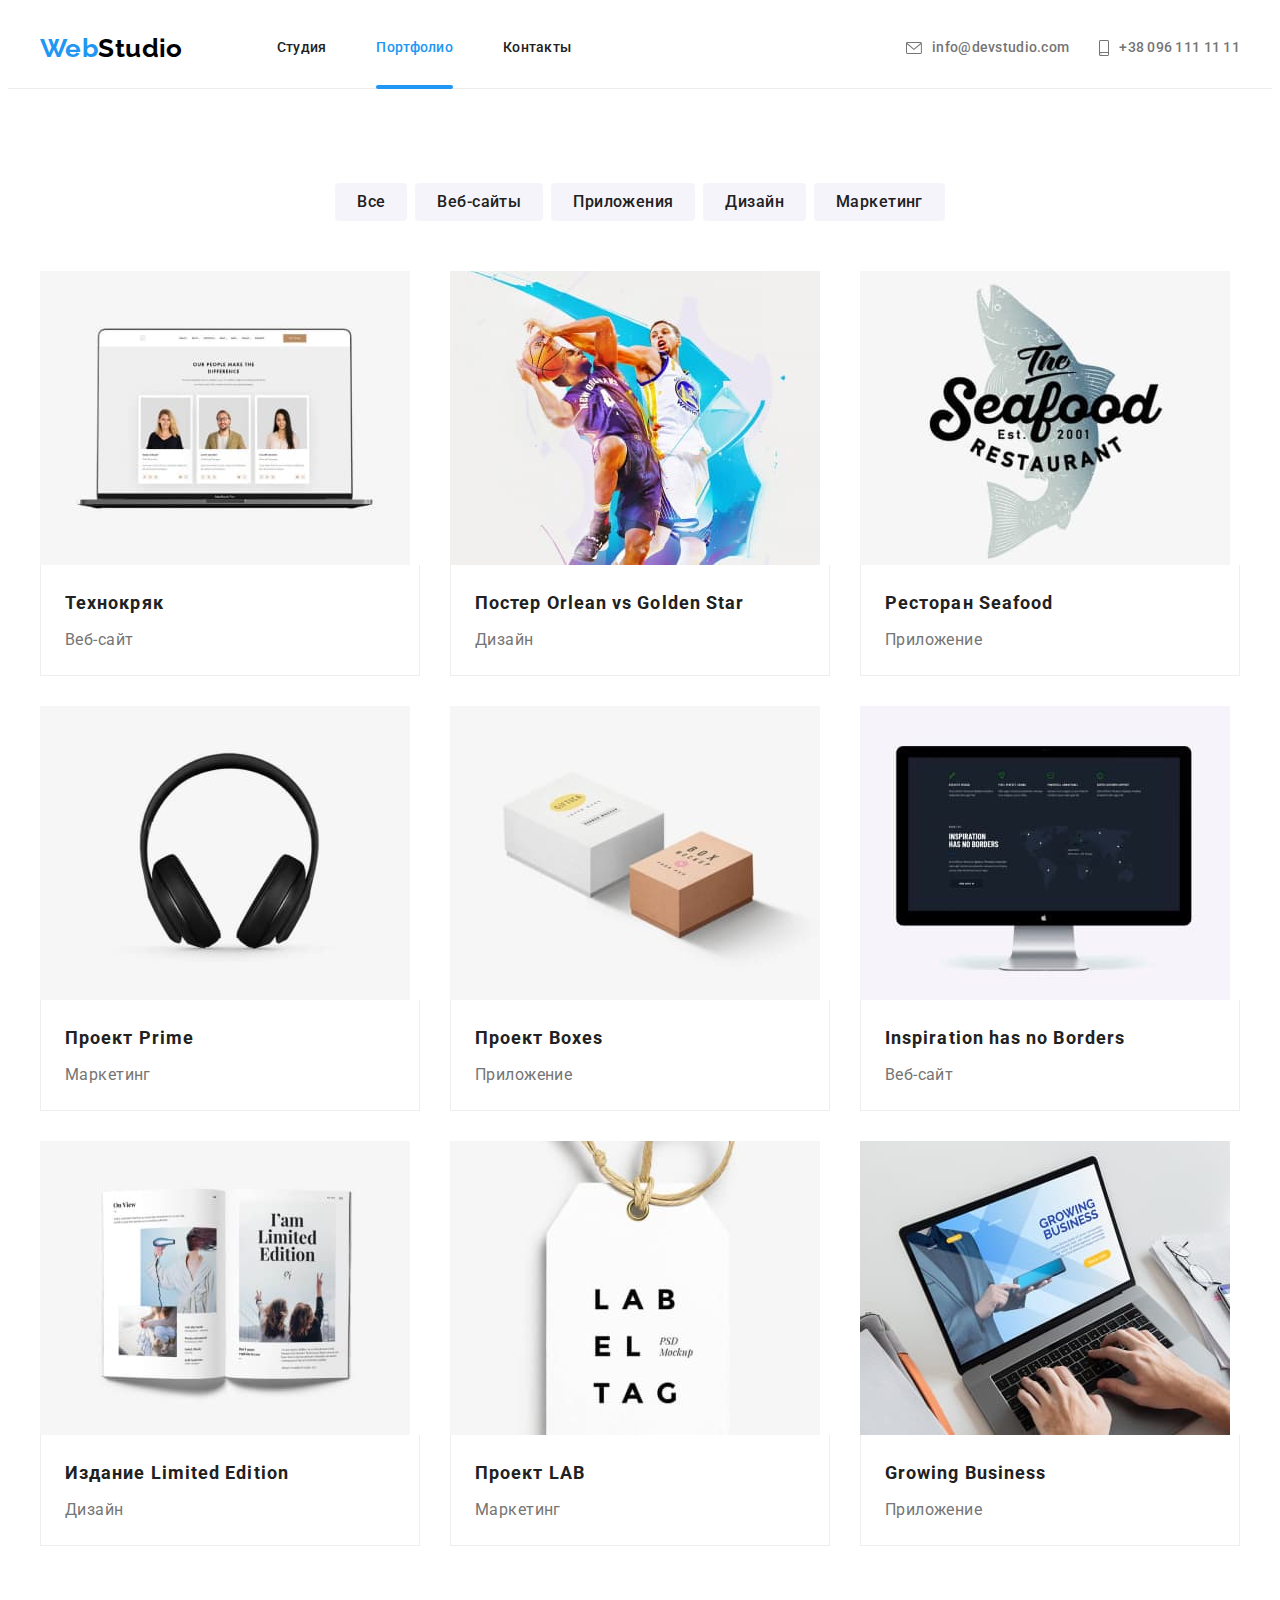
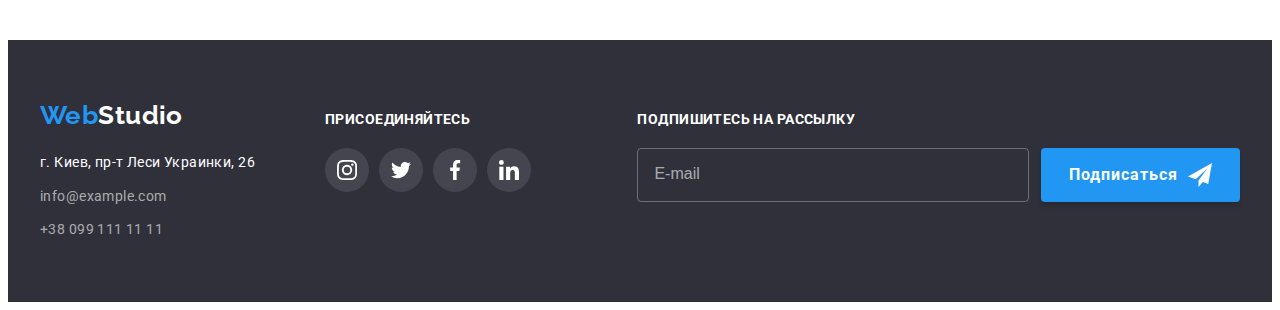
==== portfolio.html @ 3622715d "add forms" ====
<!DOCTYPE html>
<html lang="ru">

<head>
  <meta charset="UTF-8">
  <meta http-equiv="X-UA-Compatible" content="IE=edge">
  <meta name="viewport" content="width=device-width, initial-scale=1.0">
  <title>Веб-студия</title>
  <link rel="preconnect" href="https://fonts.googleapis.com">
  <link rel="preconnect" href="https://fonts.gstatic.com" crossorigin>
  <link href="https://fonts.googleapis.com/css2?family=Raleway:wght@700&family=Roboto:wght@400;500;700;900&display=swap"
    rel="stylesheet">
  <link rel="stylesheet" href="https://cdnjs.cloudflare.com/ajax/libs/modern-normalize/1.1.0/modern-normalize.min.css"
      integrity="sha512-wpPYUAdjBVSE4KJnH1VR1HeZfpl1ub8YT/NKx4PuQ5NmX2tKuGu6U/JRp5y+Y8XG2tV+wKQpNHVUX03MfMFn9Q=="
      crossorigin="anonymous" referrerpolicy="no-referrer" />
  <link rel="stylesheet" href="./css/styles.css">
</head>

<body>
  <header class="header">
<div class="container header-container">
  <nav class="navigation">
    <a class="logo logo-header link" href="./index.html"><span class="accent">Web</span>Studio</a>
    <ul class="nav-list list">
      <li class="nav-list-item">
        <a class="nav-list-link link" href="./index.html">Студия</a>
      </li>
      <li class="nav-list-item">
        <a class="nav-list-link link current" href="./portfolio.html">Портфолио</a>
      </li>
      <li class="nav-list-item">
        <a class="nav-list-link link" href="">Контакты</a>
      </li>
    </ul>
  </nav>
  
  <ul class="header-contact-list list">
    <li class="header-contact-list-item">
      <a class="header-contact-list-link link" href="mailto:info@devstudio.com">
        <svg class="contact-icon" width="16" height="12">
          <use href="./img/sprite.svg#icon-envelope"></use>
        </svg>
        info@devstudio.com
      </a>
    </li>
    <li class="header-contact-list-item">
      <a class="header-contact-list-link link" href="tel:+380961111111">
        <svg class="contact-icon" width="10" height="16">
          <use href="./img/sprite.svg#icon-smartphone"></use>
        </svg>
        +38 096 111 11 11
      </a>
    </li>
  </ul>
</div>
  </header>

  <main>

    <!-- PORTFOLIO -->

    <section class="portfolio section">
      <div class="container">
        <h1 class="visually-hidden">Портфолио</h1>
        <ul class="filter-list list">
          <li class="filter-list-item">
            <button class="filter-button" type="button">Все</button>
          </li>
          <li class="filter-list-item">
            <button class="filter-button" type="button">Веб-сайты</button>
          </li>
          <li class="filter-list-item">
            <button class="filter-button" type="button">Приложения</button>
          </li>
          <li class="filter-list-item">
            <button class="filter-button" type="button">Дизайн</button>
          </li>
          <li class="filter-list-item">
            <button class="filter-button" type="button">Маркетинг</button>
          </li>
        </ul>
        
        <ul class="portfolio-list list">
          <li class="portfolio-list-item">
            <a class="portfolio-list-link link" href="">
              <div class="portfolio-list-img-wrapper">
                <img class="portfolio-list-img" src="./img/portfolio-1.jpg" alt="фото ноутбук" width="370">
                <p class="overlay-portfolio">Ресурс предлагает комплексные предложения с разным уровнем функционала и сервисов. Все это позволит посетителю получить
                исчерпывающие сведения о компании или частном лице.</p>
              </div>
              <div class="portfolio-content">
                <h2 class="portfolio-list-title">Технокряк</h2>
                <p class="portfolio-list-description">Веб-сайт</p>
              </div>
            </a>
          </li>

          <li class="portfolio-list-item">
            <a class="portfolio-list-link link" href="">
              <div class="portfolio-list-img-wrapper">
                <img class="portfolio-list-img" src="./img/portfolio-2.jpg" alt="постер баскетбол" width="370">
                <p class="overlay-portfolio">Ресурс предлагает комплексные предложения с разным уровнем функционала и сервисов. Все это позволит посетителю получить
                исчерпывающие сведения о компании или частном лице.</p>
              </div>
              <div class="portfolio-content">
                <h2 class="portfolio-list-title">Постер <span lang="en">Orlean vs Golden Star</span></h2>
                <p class="portfolio-list-description">Дизайн</p>
              </div>
            </a>
          </li>

          <li class="portfolio-list-item">
            <a class="portfolio-list-link link" href="">
              <div class="portfolio-list-img-wrapper">
                <img class="portfolio-list-img" src="./img/portfolio-3.jpg" alt="лого ресторана" width="370">
                <p class="overlay-portfolio">Ресурс предлагает комплексные предложения с разным уровнем функционала и сервисов. Все это
                позволит посетителю получить исчерпывающие сведения о компании или частном лице.</p>
              </div>
              <div class="portfolio-content">
                <h2 class="portfolio-list-title">Ресторан <span lang="en">Seafood</span></h2>
                <p class="portfolio-list-description">Приложение</p>
              </div>
            </a>
          </li>

          <li class="portfolio-list-item">
            <a class="portfolio-list-link link" href="">
              <div class="portfolio-list-img-wrapper">
                <img class="portfolio-list-img" src="./img/portfolio-4.jpg" alt="фото наушники" width="370">
                <p class="overlay-portfolio">Ресурс предлагает комплексные предложения с разным уровнем функционала и сервисов. Все это
                позволит посетителю получить исчерпывающие сведения о компании или частном лице.</p>
              </div>
              <div class="portfolio-content">
                <h2 class="portfolio-list-title">Проект <span lang="en">Prime</span></h2>
                <p class="portfolio-list-description">Маркетинг</p>
              </div> 
            </a>
          </li>

          <li class="portfolio-list-item">
            <a class="portfolio-list-link link" href="">
              <div class="portfolio-list-img-wrapper">
                <img class="portfolio-list-img" src="./img/portfolio-5.jpg" alt="фото коробки" width="370">
                <p class="overlay-portfolio">Ресурс предлагает комплексные предложения с разным уровнем функционала и сервисов. Все это
                позволит посетителю получить исчерпывающие сведения о компании или частном лице.</p>
              </div>
              <div class="portfolio-content">
                <h2 class="portfolio-list-title">Проект <span lang="en">Boxes</span></h2>
                <p class="portfolio-list-description">Приложение</p>
              </div>
            </a>
          </li>

          <li class="portfolio-list-item">
            <a class="portfolio-list-link link" href="">
              <div class="portfolio-list-img-wrapper">
                <img class="portfolio-list-img" src="./img/portfolio-6.jpg" alt="фото монитор" width="370">
                <p class="overlay-portfolio">Ресурс предлагает комплексные предложения с разным уровнем функционала и сервисов. Все это
                позволит посетителю получить исчерпывающие сведения о компании или частном лице.</p>
              </div>
              <div class="portfolio-content">
                <h2 class="portfolio-list-title" lang="en">Inspiration has no Borders</h2>
                <p class="portfolio-list-description">Веб-сайт</p>
              </div>
            </a>
          </li>

          <li class="portfolio-list-item">
            <a class="portfolio-list-link link" href="">
              <div class="portfolio-list-img-wrapper">
                <img class="portfolio-list-img" src="./img/portfolio-7.jpg" alt="фото книга" width="370">
                <p class="overlay-portfolio">Ресурс предлагает комплексные предложения с разным уровнем функционала и сервисов. Все это
                позволит посетителю получить исчерпывающие сведения о компании или частном лице.</p>
              </div>
              <div class="portfolio-content">
                <h2 class="portfolio-list-title">Издание <span lang="en">Limited Edition</span></h2>
                <p class="portfolio-list-description">Дизайн</p>
              </div>
            </a>
          </li>

          <li class="portfolio-list-item">
            <a class="portfolio-list-link link" href="">
              <div class="portfolio-list-img-wrapper">
                <img class="portfolio-list-img" src="./img/portfolio-8.jpg" alt="фото ярлык" width="370">
                <p class="overlay-portfolio">Ресурс предлагает комплексные предложения с разным уровнем функционала и сервисов. Все это
                позволит посетителю получить исчерпывающие сведения о компании или частном лице.</p>
              </div>
              <div class="portfolio-content">
                <h2 class="portfolio-list-title">Проект <span lang="en">LAB</span></h2>
                <p class="portfolio-list-description">Маркетинг</p>
              </div>
            </a>
          </li>

          <li class="portfolio-list-item">
            <a class="portfolio-list-link link" href="">
              <div class="portfolio-list-img-wrapper">
                <img class="portfolio-list-img" src="./img/portfolio-9.jpg" alt="фото ноутбук" width="370">
                <p class="overlay-portfolio">Ресурс предлагает комплексные предложения с разным уровнем функционала и сервисов. Все это
                позволит посетителю получить исчерпывающие сведения о компании или частном лице.</p>
              </div>
              <div class="portfolio-content">
                <h2 class="portfolio-list-title" lang="en">Growing Business</h2>
                <p class="portfolio-list-description">Приложение</p>
              </div>
            </a>
          </li>
        </ul>
      </div>
    </section>
  </main>

  <footer class="footer">
    <div class="container footer-container">
      <div class="adress">
        <a class="logo logo-footer link" href="./index.html"><span class="accent">Web</span>Studio</a>
        <address>
          <ul class="adress-list list">
            <li class="adress-list-item">
              <a class="adress-list-link link" href="">г. Киев, пр-т Леси Украинки, 26</a>
            </li>
            <li class="adress-list-item">
              <a class="adress-list-link-contact link" href="mailto:info@example.com">info@example.com</a>
            </li>
            <li class="adress-list-item">
              <a class="adress-list-link-contact link" href="tel:+380991111111">+38 099 111 11 11</a>
            </li>
          </ul>
        </address>
      </div>
  
      <div class="join-icons">
        <h3 class="join-title">присоединяйтесь</h3>
        <ul class="footer-social-list list">
          <li class="footer-social-list-item">
            <a class="footer-social-list-link" href="">
              <svg class="footer-social-list-icon" width="20" height="20">
                <use href="./img/sprite.svg#icon-instagram"></use>
              </svg>
            </a>
          </li>
  
          <li class="footer-social-list-item">
            <a class="footer-social-list-link" href="">
              <svg class="footer-social-list-icon" width="20" height="20">
                <use href="./img/sprite.svg#icon-twitter"></use>
              </svg>
            </a>
          </li>
  
          <li class="footer-social-list-item">
            <a class="footer-social-list-link" href="">
              <svg class="footer-social-list-icon" width="20" height="20">
                <use href="./img/sprite.svg#icon-facebook"></use>
              </svg>
            </a>
          </li>
  
          <li class="footer-social-list-item">
            <a class="footer-social-list-link" href="">
              <svg class="footer-social-list-icon" width="20" height="20">
                <use href="./img/sprite.svg#icon-linkedin"></use>
              </svg>
            </a>
          </li>
        </ul>
      </div>
  
      <div class="subscribe-form">
        <h3 class="join-title">Подпишитесь на рассылку</h3>
        <div class="subscribe-form-wrapper">
          <input class="subscribe-form-input" type="email" name="subscribe-email" placeholder="E-mail" required>
          <button class="subscribe-form-btn" type="submit">Подписаться
            <svg class="subscribe-form-btn-icon" width="24" height="24">
              <use href="./img/sprite.svg#send-icon"></use>
            </svg>
          </button>
        </div>
      </div>
      
    </div>
  </footer>
</body>

</html>
---- css/styles.css ----
:root {
	--primary-font-family: Roboto, sans-serif;
	--secondary-font-family: Raleway, sans-serif;
	--primary-text-color-theme-dark: #ffffff;
	--secondary-text-color-theme-dark: rgba(255, 255, 255, 0.6);
	--primary-text-color-theme-light: #212121;
	--secondary-text-color-theme-light: #757575;
	--accent-color: #2196f3;
	--logo-header-text-color: #000000;
	--primary-background-color: #ffffff;
	--secondary-background-color: #2f303a;
	--editional-background-color: #f5f4fa;
	--hero-background-color: #c4c4c4;
	--modal-btn-hover-color: #188ce8;
	--portfolio-cards-border-color: #eeeeee;
	--icon-color: #afb1b8;
	--input-border-color: rgba(33, 33, 33, 0.2);
}

body {
	font-family: var(--primary-font-family);
	font-size: 14px;
	letter-spacing: 0.03em;
	color: var(--primary-text-color-theme-light);
	background-color: var(--primary-background-color);
}

h1,
h2,
h3,
p {
	margin-top: 0;
	margin-bottom: 0;
}

ul,
ol {
	margin-top: 0;
	margin-bottom: 0;
	padding-left: 0;
}

img {
	display: block;
	max-width: 100%;
	height: auto;
}

.list {
	list-style: none;
}

.link {
	text-decoration: none;
}

/* COMPONENTS */

.logo {
	font-family: var(--secondary-font-family);
	font-weight: 700;
	font-size: 26px;
	line-height: 1.19;
}

.accent {
	font-family: var(--secondary-font-family);
	font-weight: 700;
	font-size: 26px;
	line-height: 1.19;
	color: var(--accent-color);
}

.title {
	font-size: 36px;
	line-height: 1.17;
	text-align: center;
	margin-bottom: 50px;
}

.container {
	width: 1200px;
	padding-left: 15px;
	padding-right: 15px;
	margin-left: auto;
	margin-right: auto;
}

.section {
	padding-top: 94px;
	padding-bottom: 94px;
}

/* HEADER */

.header {
	border-bottom: 1px solid #ececec;
}

.header-container {
	display: flex;
	align-items: center;
}

.navigation {
	display: flex;
	align-items: center;
}

.nav-list {
	display: flex;
	align-items: center;
}

.logo-header {
	margin-right: 94px;
	color: var(--logo-header-text-color);
}

.nav-list-item:not(:last-child) {
	margin-right: 50px;
}

.nav-list-link:hover,
.nav-list-link:focus {
	color: var(--accent-color);
}

.nav-list-link {
	position: relative;
	display: block;
	padding-top: 32px;
	padding-bottom: 32px;
	color: inherit;
	font-weight: 500;
	line-height: 1.14;
	letter-spacing: 0.02em;
	transition: color 250ms cubic-bezier(0.4, 0, 0.2, 1);
}

.link.current {
	color: var(--accent-color);
}

.nav-list-link.current::after{
	content: "";
	position: absolute;
	bottom: -1px;
	left: 0;
	width: 100%;
	height: 4px;
	background-color: var(--accent-color);
	border-radius: 2px;
}

.header-contact-list {
	display: flex;
	align-items: center;
	margin-left: auto;
}
.header-contact-list-item {
	display: flex;
	align-items: center;
}

.header-contact-list-item:not(:last-child) {
	margin-right: 30px;
}

.header-contact-list-link {
	display: flex;
	align-items: center;
	padding-top: 32px;
	padding-bottom: 32px;
	font-weight: 500;
	line-height: 1.14;
	letter-spacing: 0.02em;
	color: var(--secondary-text-color-theme-light);
	transition: color 250ms cubic-bezier(0.4, 0, 0.2, 1);
}

.contact-icon {
	margin-right: 10px;
	fill: currentColor;
}

.header-contact-list-link:hover .contact-icon,
.header-contact-list-link:focus .contact-icon {
	fill: var(--accent-color);
	transition: fill 250ms cubic-bezier(0.4, 0, 0.2, 1);
}

.header-contact-list-link:hover,
.header-contact-list-link:focus {
	color: var(--accent-color);
}

/* HERO */

.hero {
	padding-top: 200px;
	padding-bottom: 200px;
	text-align: center;
	max-width: 1600px;
	height: 600px;
	margin-left: auto;
	margin-right: auto;
	background-color: var(--hero-background-color);
	background-image: linear-gradient(to right, rgba(47, 48, 58, 0.4), rgba(47, 48, 58, 0.4)), url("../img/hero-img.jpg");
	background-repeat: no-repeat;
	background-size: cover;
	background-position: center;
}

.main-title {
	margin: 0 auto;
	width: 696px;
	font-weight: 900;
	font-size: 44px;
	line-height: 1.36;
	text-align: center;
	letter-spacing: 0.06em;
	text-transform: uppercase;
	color: var(--primary-text-color-theme-dark);
}

.modal-btn {
	display: inline-block;
	margin-left: auto;
	margin-right: auto;
	margin-top: 30px;
	padding: 10px 32px;
	align-items: center;
	border: none;
	border-radius: 4px;
	cursor: pointer;
	font-family: inherit;
	font-weight: 700;
	font-size: 16px;
	line-height: 1.87;
	letter-spacing: 0.06em;
	color: var(--primary-text-color-theme-dark);
	background-color: var(--accent-color);
	transition: background-color 250ms cubic-bezier(0.4, 0, 0.2, 1);
}

.modal-btn:hover,
.modal-btn:focus {
	background-color: var(--modal-btn-hover-color);
}

/* ADVANTAGES */

.visually-hidden {
	position: absolute;
	width: 1px;
	height: 1px;
	margin: -1px;
	padding: 0;
	overflow: hidden;
	border: 0;
	clip: rect(0 0 0 0);
}

.advantages-list {
	display: flex;
}

.advantages-list-item {
	flex-basis: calc((100% - 3 * 30px) / 4);
}

.advantages-list-item:not(:last-child) {
	margin-right: 30px;
}

.advantages-icon {
	width: 270px;
	height: 120px;
	padding: 26px 100px;
	margin-bottom: 30px;
	border-radius: 4px;
	background-color: var(--editional-background-color);
}

.advantages-title {
	margin-bottom: 10px;
	font-size: inherit;
	line-height: 1.14;
	text-transform: uppercase;
}

.advantages-description {
	font-weight: 400;
	line-height: 1.71;
	color: var(--secondary-text-color-theme-light);
}

/* ACTIVITY */

.activity {
	padding-top: 0;
}

.activity-list {
	display: flex;
	flex-wrap: wrap;
	margin-top: -30px;
	margin-left: -30px;
}

.activity-list-item {
	margin-top: 30px;
	margin-left: 30px;
}

.activity-photo-wrapper{
	position: relative;
}

.activity-overlay{
	position: absolute;
	left: 0;
	bottom: 0;
	width: 100%;
	height: 70px;
	padding-top: 26px;
	padding-bottom: 26px;
	background-color: rgba(47, 48, 58, 0.8);
	font-family: var(--primary-font-family);
	font-weight: 700;
	line-height: 1.14;
	text-align: center;
	text-transform: uppercase;
	color: var(--primary-text-color-theme-dark);
}

/* OUR TEAM */

.team {
	background-color: var(--editional-background-color);
}

.team-list {
	display: flex;
	flex-wrap: wrap;
	margin-top: -30px;
	margin-left: -30px;
}

.team-list-item {
	margin-top: 30px;
	margin-left: 30px;
	box-shadow: 0px 1px 3px rgba(0, 0, 0, 0.12), 0px 1px 1px rgba(0, 0, 0, 0.14), 0px 2px 1px rgba(0, 0, 0, 0.2);
	border-radius: 0px 0px 4px 4px;
	flex-basis: calc((100% - 4 * 30px) / 4);
	background-color: var(--primary-background-color);
}

.social-list {
	display: flex;
	justify-content: space-between;
}

.social-list-link {
	display: flex;
	align-items: center;
	justify-content: center;
	width: 44px;
	height: 44px;
	border-radius: 50%;
	transition: background-color 250ms cubic-bezier(0.4, 0, 0.2, 1);
}

.social-list-icon {
	fill: var(--icon-color);
	transition: fill 250ms cubic-bezier(0.4, 0, 0.2, 1);
}

.social-list-link:hover,
.social-list-link:focus {
	background-color: var(--accent-color);
}

.social-list-link:hover .social-list-icon,
.social-list-link:focus .social-list-icon {
	fill: var(--primary-text-color-theme-dark);
}

.team-description {
	padding: 30px 32px;
}

.team-list-name {
	font-weight: 500;
	font-size: 16px;
	line-height: 1.19;
	text-align: center;
}

.team-list-position {
	margin-top: 10px;
	margin-bottom: 16px;
	font-weight: 400;
	font-size: 16px;
	line-height: 1.19;
	text-align: center;
	color: var(--secondary-text-color-theme-light);
}

/* PORTFOLIO */

.filter-list {
	display: flex;
	justify-content: center;
	margin-bottom: 50px;
}

.filter-list-item:not(:last-child) {
	margin-right: 8px;
}
.filter-button {
	padding: 6px 22px;
	border: none;
	border-radius: 4px;
	font-family: inherit;
	font-weight: 500;
	font-size: 16px;
	line-height: 1.62;
	text-align: center;
	letter-spacing: inherit;
	color: inherit;
	background-color: var(--editional-background-color);
	cursor: pointer;
	transition: box-shadow 250ms cubic-bezier(0.4, 0, 0.2, 1),
    background-color 250ms cubic-bezier(0.4, 0, 0.2, 1),
	color 250ms cubic-bezier(0.4, 0, 0.2, 1);
}

.filter-button:hover,
.filter-button:focus {
	background-color: var(--accent-color);
	color: var(--primary-text-color-theme-dark);
	box-shadow: 0px 3px 1px rgba(0, 0, 0, 0.1), 0px 1px 2px rgba(0, 0, 0, 0.08), 0px 2px 2px rgba(0, 0, 0, 0.12);
}

.portfolio-list {
	display: flex;
	flex-wrap: wrap;
	margin-top: -30px;
	margin-left: -30px;
}

.portfolio-list-item {
	margin-top: 30px;
	margin-left: 30px;
	flex-basis: calc((100% - 3 * 30px) / 3);
}

.portfolio-list-link {
	display: block;
}

.portfolio-list-link:hover {
	box-shadow: 0px 1px 1px rgba(0, 0, 0, 0.12), 0px 4px 4px rgba(0, 0, 0, 0.06), 1px 4px 6px rgba(0, 0, 0, 0.16);
}

.portfolio-list-img-wrapper{
	position: relative;
	overflow: hidden;
}

.overlay-portfolio{
	position: absolute;
	top: 0;
	left: 0;
	width: 100%;
	height: 100%;
	padding: 63px 24px;
	font-weight: 400;
	font-size: 18px;
	line-height: 1.56;
	color: var(--primary-text-color-theme-dark);
	background-color: rgba(33, 150, 243, 0.9);
	overflow: auto;
	transform: translateY(100%);
	transition: transform 250ms cubic-bezier(0.4, 0, 0.2, 1);
}

.portfolio-list-link:hover .overlay-portfolio,
.portfolio-list-link:focus .overlay-portfolio{
	transform: translateY(0%);
}

.portfolio-content {
	padding: 20px 24px;
	border-top: none;
	border-right: 1px solid var(--portfolio-cards-border-color);
	border-bottom: 1px solid var(--portfolio-cards-border-color);
	border-left: 1px solid var(--portfolio-cards-border-color);
}

.portfolio-list-title {
	margin-bottom: 4px;
	font-size: 18px;
	line-height: 2;
	letter-spacing: 0.06em;
	color: var(--primary-text-color-theme-light);
}

.portfolio-list-description {
	font-weight: 400;
	font-size: 16px;
	line-height: 1.87;
	color: var(--secondary-text-color-theme-light);
}

/* REGULAR COSTUMERS */

.costumers-list {
	display: flex;
	justify-content: space-between;
}

.costumers-list-link {
	display: flex;
	align-items: center;
	justify-content: center;
	width: 170px;
	height: 92px;
	border: 1px solid var(--icon-color);
	border-radius: 4px;
	transition: border-color 250ms cubic-bezier(0.4, 0, 0.2, 1);
}

.costumers-list-icon {
	fill: var(--icon-color);
	transition: fill 250ms cubic-bezier(0.4, 0, 0.2, 1);
}

.costumers-list-link:hover,
.costumers-list-link:focus {
	border-color: var(--accent-color);
}

.costumers-list-link:hover .costumers-list-icon,
.costumers-list-link:focus .costumers-list-icon {
	fill: var(--accent-color);
}

/* FOOTER */

.footer {
	background-color: var(--secondary-background-color);
}

.footer-container {
	display: flex;
	align-items: baseline;
	padding-top: 60px;
	padding-bottom: 60px;
}

.logo-footer {
	color: var(--primary-text-color-theme-dark);
}

.container .adress:not(:last-child) {
	margin-right: 70px;
}

.adress-list {
	margin-top: 20px;
}

.adress-list-item:not(:first-child) {
	margin-top: 10px;
}

.adress-list-link {
	font-style: normal;
	font-weight: 400;
	line-height: 1.71;
	color: var(--primary-text-color-theme-dark);
	transition: color 250ms cubic-bezier(0.4, 0, 0.2, 1);
}

.adress-list-link:hover,
.adress-list-link:focus {
	color: var(--accent-color);
}

.adress-list-link-contact {
	font-style: normal;
	font-weight: 400;
	line-height: 1.71;
	color: var(--secondary-text-color-theme-dark);
	transition: color 250ms cubic-bezier(0.4, 0, 0.2, 1);
}

.adress-list-link-contact:hover,
.adress-list-link-contact:focus {
	color: var(--accent-color);
}

.join-title {
	margin-bottom: 20px;
	font-size: inherit;
	line-height: 1.14;
	text-transform: uppercase;
	color: var(--primary-text-color-theme-dark);
}

.footer-social-list {
	display: flex;
	width: 206px;
	margin: o auto;
	justify-content: space-between;
}

.footer-social-list-link {
	display: flex;
	width: 44px;
	height: 44px;
	align-items: center;
	justify-content: center;
	border-radius: 50%;
	background-color: rgba(255, 255, 255, 0.1);
	transition: background-color 250ms cubic-bezier(0.4, 0, 0.2, 1);
}

.footer-social-list-link:hover {
	background-color: var(--accent-color);
}

.footer-social-list-icon {
	fill: var(--primary-text-color-theme-dark);
}

.subscribe-form{
	margin-left: auto;
}

.subscribe-form-wrapper{
	display: flex;
}

.subscribe-form-input{
	width: 358px;
	height: 50px;
	border: 1px solid rgba(255, 255, 255, 0.3);
	border-radius: 4px;
	background-color: transparent;
	color: var(--primary-text-color-theme-dark);
	padding-left: 16px;
	padding-right: 16px;
	margin-right: 12px;
}

.subscribe-form-input::placeholder{
	font-weight: 400;
	font-size: 16px;
	line-height: 1.25;
	color: rgba(255, 255, 255, 0.6);
}

.subscribe-form-btn{
	display: flex;
	align-items: center;
	background-color: var(--accent-color);
	box-shadow: 0px 4px 4px rgba(0, 0, 0, 0.15);
	border: none;
	border-radius: 4px;
	padding: 10px 28px;
	cursor: pointer;
	font-family: inherit;
	font-weight: 700;
	font-size: 16px;
	line-height: 1.87;
	letter-spacing: 0.06em;
	color: var(--primary-text-color-theme-dark);
	transition: background-color 250ms cubic-bezier(0.4, 0, 0.2, 1);
	}
	
.subscribe-form-btn:hover,
.subscribe-form-btn:focus {
	background-color: var(--modal-btn-hover-color);
	}

.subscribe-form-btn-icon{
	fill: var(--primary-text-color-theme-dark);
	margin-left: 10px;
	}

/* MODAL */

.backdrop{
	position: fixed;
	top: 0;
	left: 0;
	width: 100vw;
	height: 100vh;
	background-color: rgba(0, 0, 0, 0.2);
	transition: opacity 250ms cubic-bezier(0.4, 0, 0.2, 1), visibility 250ms cubic-bezier(0.4, 0, 0.2, 1);
}

.backdrop.is-hidden{
	opacity: 0;
	visibility: hidden;
	pointer-events: none;
}

.modal{
	padding: 40px;
	width: 528px;
	height: 580px;
	background-color: var(--primary-background-color);
	box-shadow: 0px 1px 3px rgba(0, 0, 0, 0.12),
	0px 1px 1px rgba(0, 0, 0, 0.14),
	0px 2px 1px rgba(0, 0, 0, 0.2);
	border-radius: 4px;
	position: absolute;
	top: 50%;
	left: 50%;
	transform: translate(-50%, -50%);
}

.modal-close-btn{
	position: absolute;
	top: 8px;
	right: 8px;
	display: flex;
	align-items: center;
	justify-content: center;
	padding: 0px;
	width: 30px;
	height: 30px;
	background-color: var(--primary-background-color);
	border: 1px solid rgba(0, 0, 0, 0.1);
	border-radius: 50%;
	cursor: pointer;
}

.contact-form-title{
	display: block;
	margin-bottom: 12px;
	font-weight: 700;
	font-size: 20px;
	line-height: 1.15;
	text-align: center;
	color: var(--primary-text-color-theme-light);
}

.contact-form-field{
	display: block;
}

.contact-form-field-title{
	display: block;
	margin-bottom: 4px;
	font-weight: 400;
	font-size: 12px;
	line-height: 1.17;
	letter-spacing: 0.01em;
	color: var(--secondary-text-color-theme-light);
}

.contact-form-input-wrapper{
	position: relative;
	display: block;
	margin-bottom: 10px;
}

.contact-form-input{
	padding-left: 42px;
	width: 100%;
	height: 40px;
	border: 1px solid var(--input-border-color);
	border-radius: 4px;
	transition: border-color 250ms cubic-bezier(0.4, 0, 0.2, 1), fill 250ms cubic-bezier(0.4, 0, 0.2, 1);
}

.contact-form-input:focus{
	outline: none;
	border-color: var(--accent-color);
}

.contact-form-input:focus + .contact-form-icon{
	fill: var(--accent-color);
}

.contact-form-icon{
	position: absolute;
	top: 50%;
	left: 12px;
	transform: translateY(-50%);
}

.contact-form-message{
	width: 100%;
	height: 120px;
	padding: 12px 16px;
	margin-bottom: 20px;
	border: 1px solid var(--input-border-color);
	border-radius: 4px;
	resize: none;
	transition: border-color 250ms cubic-bezier(0.4, 0, 0.2, 1);
}

.contact-form-message::placeholder{
	font-weight: 400;
	font-size: 14px;
	line-height: 1.14;
	letter-spacing: 0.01em;
	color: rgba(117, 117, 117, 0.5);
}

.contact-form-message:focus{
	outline: none;
	border-color: var(--accent-color);
}

.contact-form-checkbox-wrapper{
	margin-bottom: 30px;
}

.contact-form-chackbox-label{
	display: flex;
	align-items: center;
	font-weight: 400;
	font-size: 14px;
	line-height: 1.71;
	color: var(--secondary-text-color-theme-light);
}

.contact-form-chackbox-label::before{
	display: inline-block;
	width: 16px;
	height: 15px;
	border: 2px solid #212121;
	border-radius: 2px;
	cursor: pointer;
	content: "";
	margin-right: 8px;
}

.contact-form-checkbox:checked + .contact-form-chackbox-label::before{
	background-image: url(../img/checkbox-icon.svg);
	background-repeat: no-repeat;
	background-position: center;
	background-color: var(--accent-color);
	border:none;
	filter: drop-shadow(0px 4px 4px rgba(0, 0, 0, 0.25));
	transition: background-image 250ms cubic-bezier(0.4, 0, 0.2, 1), 
	background-color 250ms cubic-bezier(0.4, 0, 0.2, 1),
	filter 250ms cubic-bezier(0.4, 0, 0.2, 1);
}

.contact-form-submit-btn {
	display: block;
	margin: 0 auto;
	padding: 10px 56px;
	align-items: center;
	border: none;
	border-radius: 4px;
	cursor: pointer;
	font-family: inherit;
	font-weight: 700;
	font-size: 16px;
	line-height: 1.87;
	letter-spacing: 0.06em;
	color: var(--primary-text-color-theme-dark);
	background-color: var(--accent-color);
	box-shadow: 0px 4px 4px rgba(0, 0, 0, 0.15);
	transition: background-color 250ms cubic-bezier(0.4, 0, 0.2, 1);
}

.contact-form-submit-btn:hover,
.contact-form-submit-btn:focus {
	background-color: var(--modal-btn-hover-color);
}

.contact-form-link{
	font-weight: 400;
	font-size: 14px;
	line-height: 1.71;
	color: var(--accent-color);
}
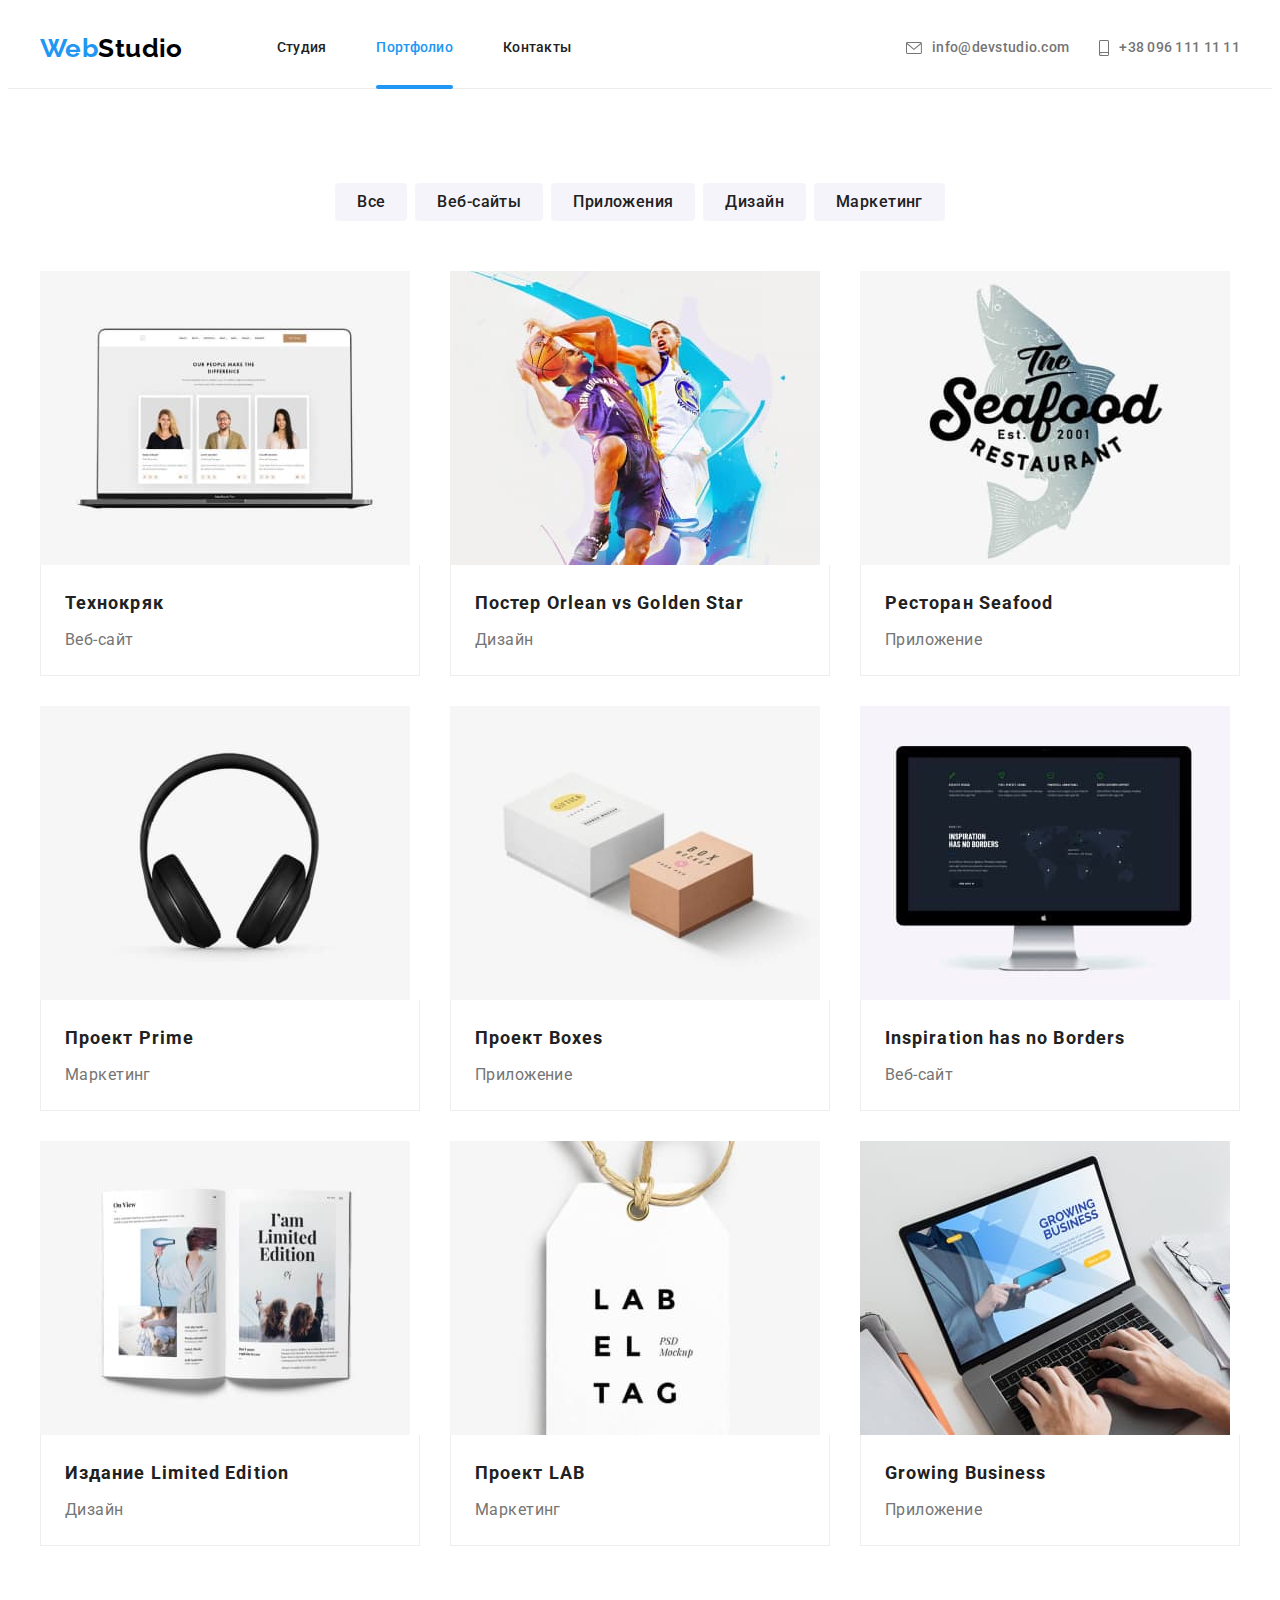
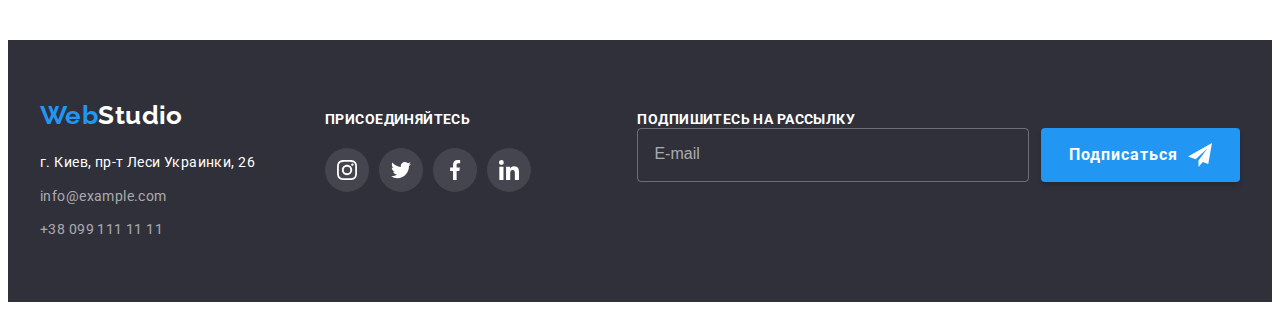
==== commit 868f7c6e: "add teg <strong>" ====
--- a/portfolio.html
+++ b/portfolio.html
@@ -268,15 +268,15 @@
       </div>
   
       <div class="subscribe-form">
-        <h3 class="join-title">Подпишитесь на рассылку</h3>
-        <div class="subscribe-form-wrapper">
+        <strong class="join-title">Подпишитесь на рассылку</strong>
+        <form class="subscribe-form-wrapper">
           <input class="subscribe-form-input" type="email" name="subscribe-email" placeholder="E-mail" required>
           <button class="subscribe-form-btn" type="submit">Подписаться
             <svg class="subscribe-form-btn-icon" width="24" height="24">
               <use href="./img/sprite.svg#send-icon"></use>
             </svg>
           </button>
-        </div>
+        </form>
       </div>
       
     </div>
--- a/css/styles.css
+++ b/css/styles.css
@@ -739,6 +739,12 @@
 	border: 1px solid rgba(0, 0, 0, 0.1);
 	border-radius: 50%;
 	cursor: pointer;
+	transition: fill 250ms cubic-bezier(0.4, 0, 0.2, 1);
+}
+
+.modal-close-btn:hover,
+.modal-close-btn:focus .modal-close-icon{
+	fill: var(--accent-color);
 }
 
 .contact-form-title{
@@ -821,6 +827,8 @@
 }
 
 .contact-form-checkbox-wrapper{
+	display: flex;
+	justify-content: center;
 	margin-bottom: 30px;
 }
 
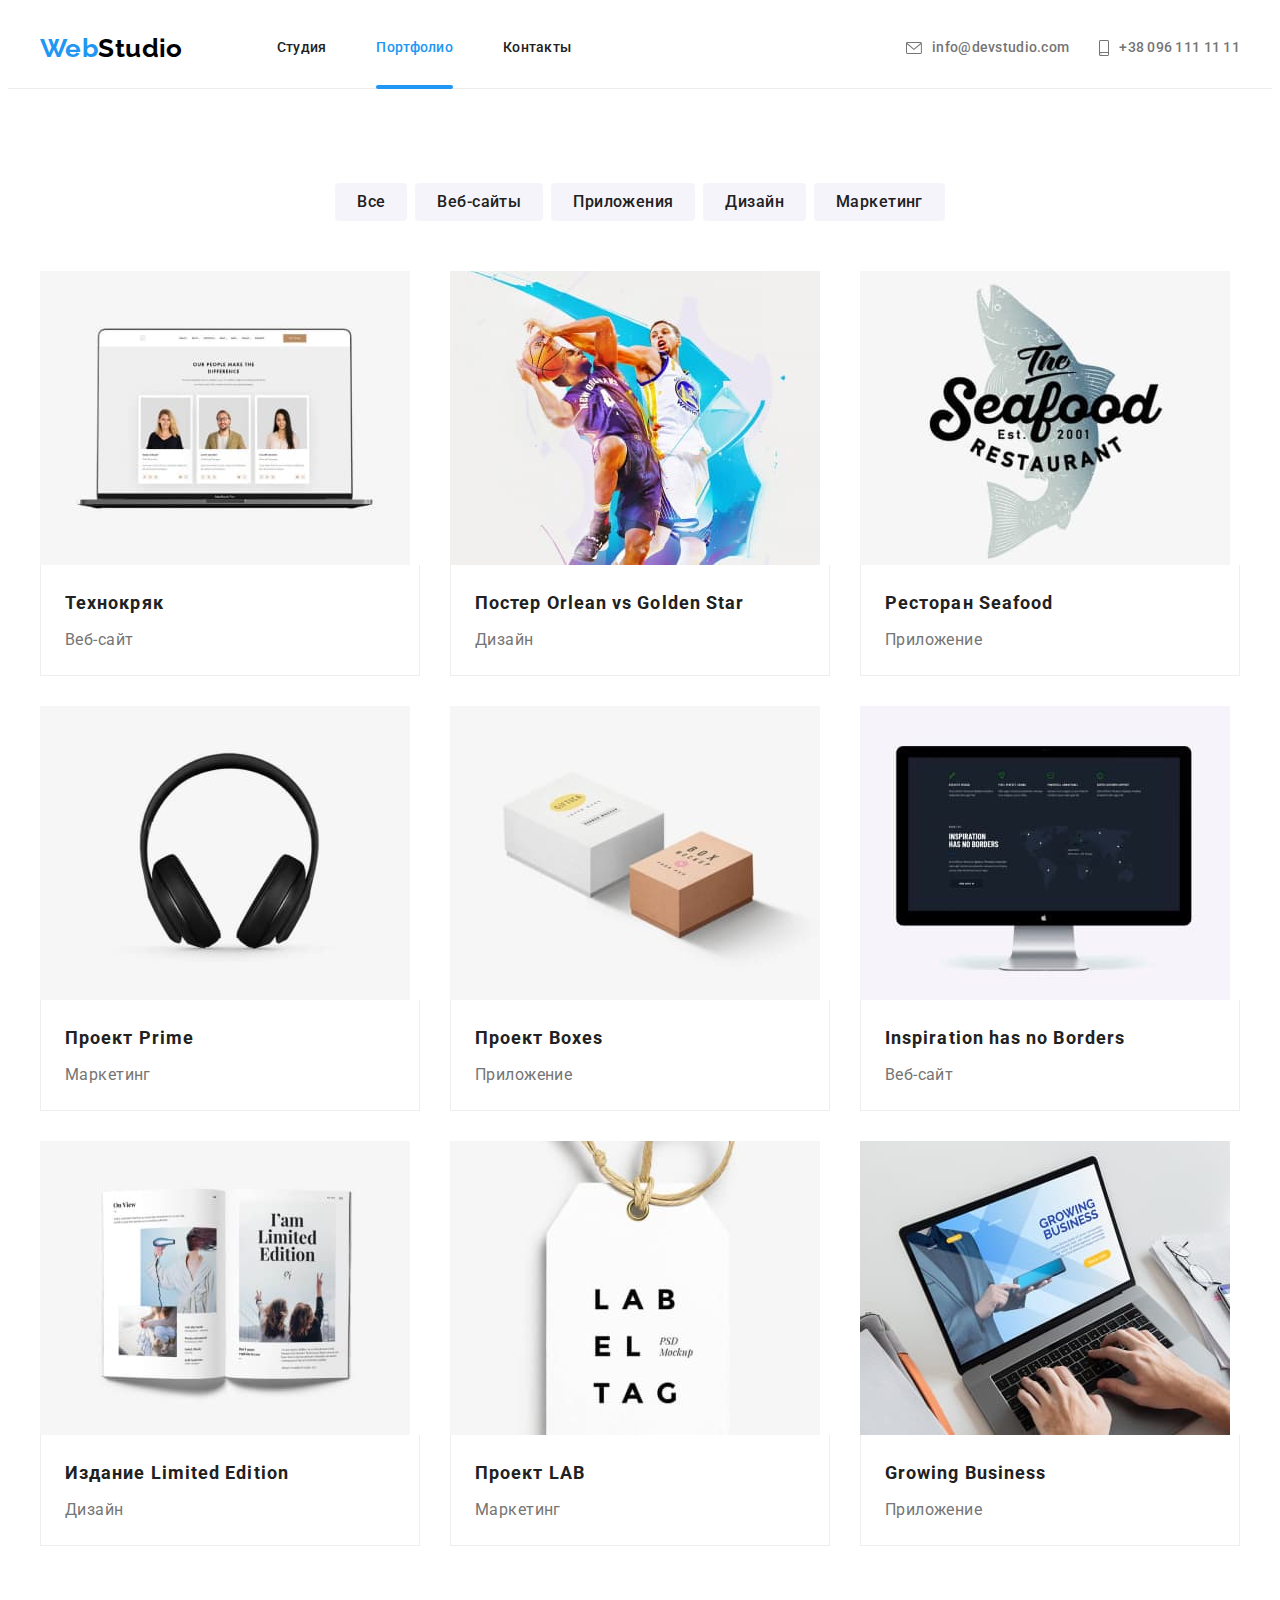
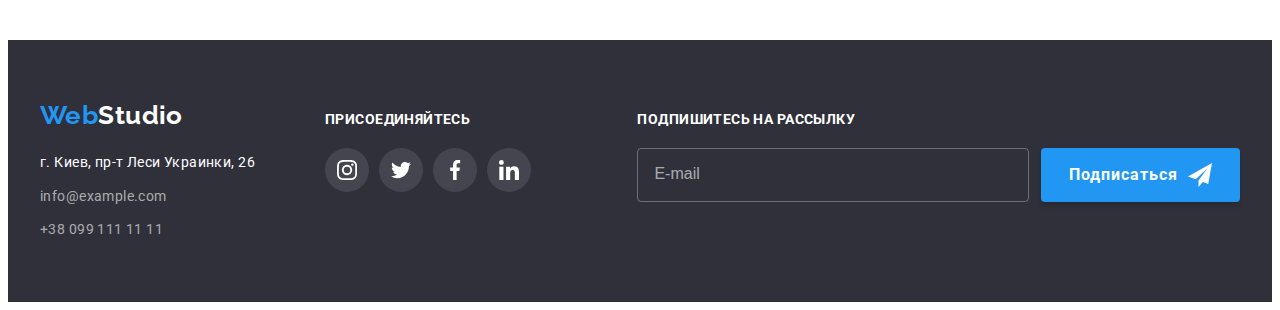
==== commit 988ffa99: "add display:block" ====
--- a/portfolio.html
+++ b/portfolio.html
@@ -231,7 +231,7 @@
       </div>
   
       <div class="join-icons">
-        <h3 class="join-title">присоединяйтесь</h3>
+        <strong class="join-title">присоединяйтесь</strong>
         <ul class="footer-social-list list">
           <li class="footer-social-list-item">
             <a class="footer-social-list-link" href="">
--- a/css/styles.css
+++ b/css/styles.css
@@ -604,6 +604,7 @@
 }
 
 .join-title {
+	display: block;
 	margin-bottom: 20px;
 	font-size: inherit;
 	line-height: 1.14;
